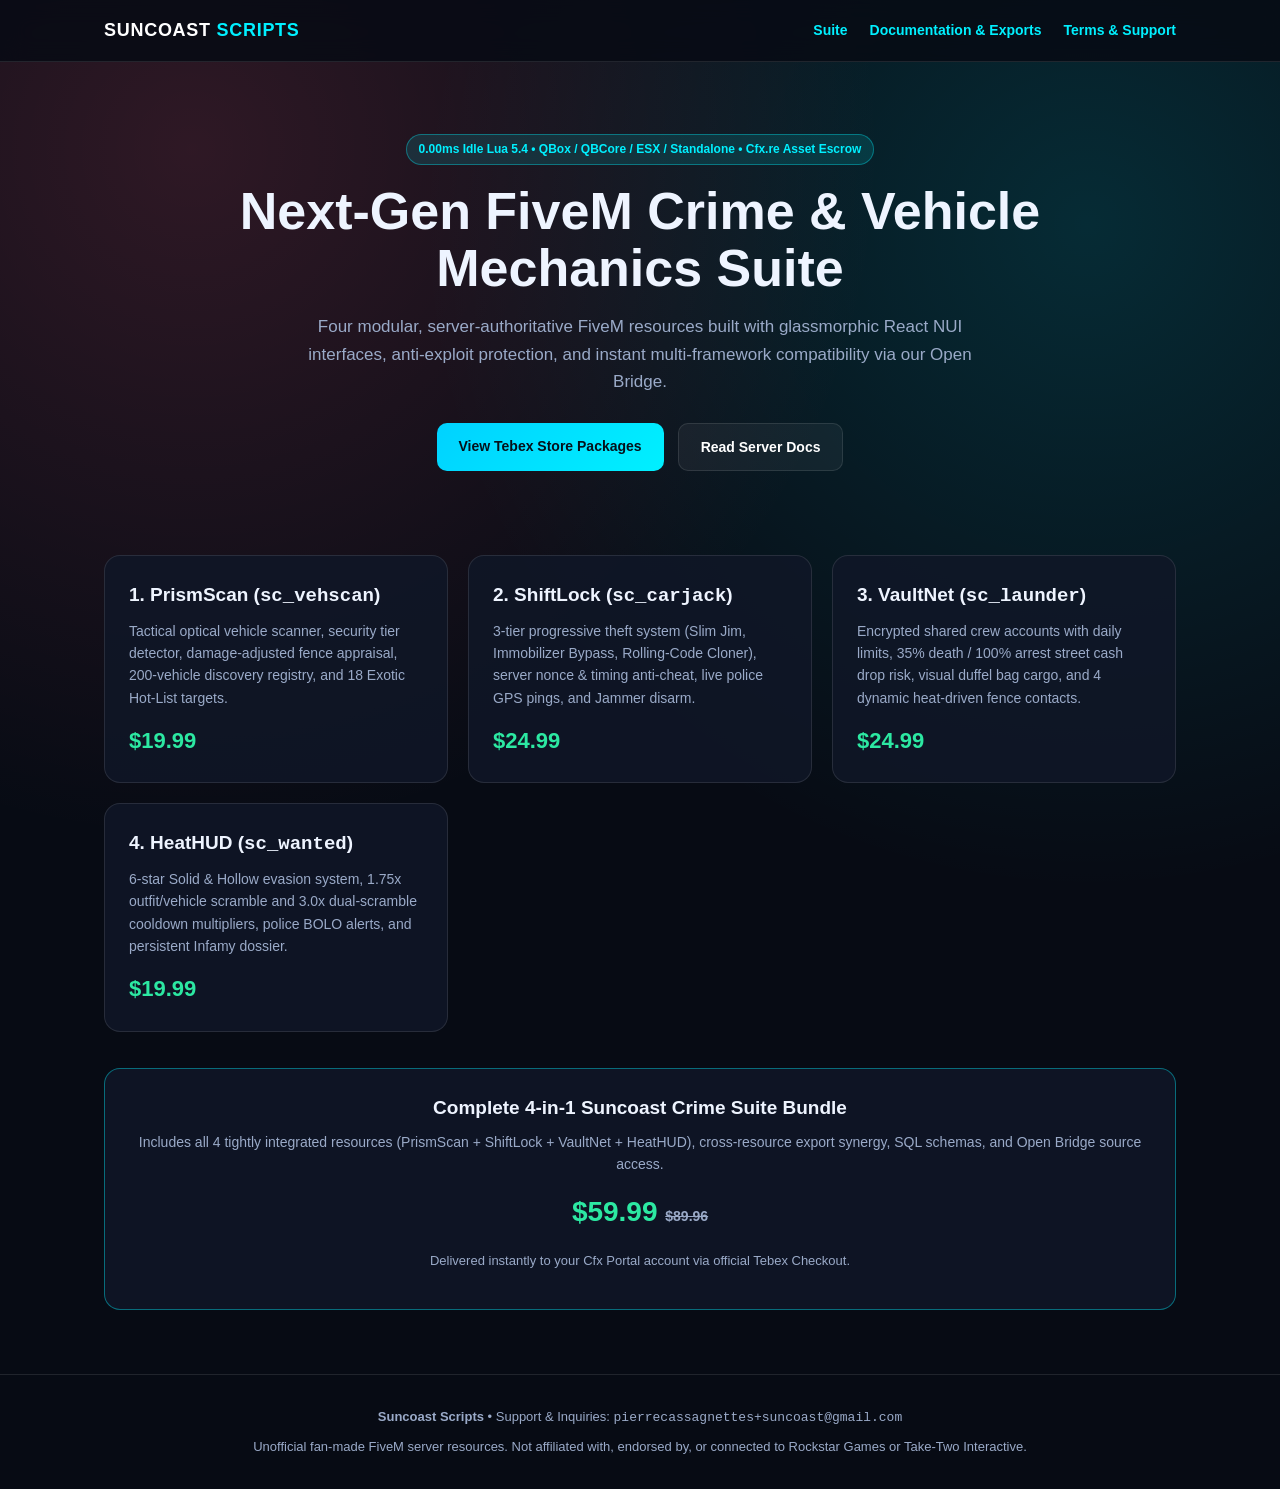
==== index.html @ 856428ee "Suncoast Scripts static storefront" ====
<!doctype html>
<html lang="en">
<head>
  <meta charset="UTF-8" />
  <meta name="viewport" content="width=device-width, initial-scale=1.0" />
  <title>Suncoast Scripts — Next-Gen FiveM Crime & Vehicle Mechanics Suite</title>
  <link rel="stylesheet" href="./styles.css" />
</head>
<body>
  <header>
    <div class="container">
      <nav>
        <div class="brand">SUNCOAST <span>SCRIPTS</span></div>
        <div class="nav-links">
          <a href="./index.html">Suite</a>
          <a href="./docs.html">Documentation &amp; Exports</a>
          <a href="./terms.html">Terms &amp; Support</a>
        </div>
      </nav>
    </div>
  </header>

  <main class="container">
    <section class="hero">
      <span class="badge">0.00ms Idle Lua 5.4 &bull; QBox / QBCore / ESX / Standalone &bull; Cfx.re Asset Escrow</span>
      <h1>Next-Gen FiveM Crime &amp; Vehicle Mechanics Suite</h1>
      <p class="subtitle">
        Four modular, server-authoritative FiveM resources built with glassmorphic React NUI interfaces,
        anti-exploit protection, and instant multi-framework compatibility via our Open Bridge.
      </p>
      <div class="cta-row">
        <a class="btn btn-primary" href="#packages">View Tebex Store Packages</a>
        <a class="btn" href="./docs.html">Read Server Docs</a>
      </div>
    </section>

    <section id="packages" class="grid">
      <article class="card">
        <h3>1. PrismScan (<code>sc_vehscan</code>)</h3>
        <p>Tactical optical vehicle scanner, security tier detector, damage-adjusted fence appraisal, 200-vehicle discovery registry, and 18 Exotic Hot-List targets.</p>
        <div class="price">$19.99</div>
      </article>
      <article class="card">
        <h3>2. ShiftLock (<code>sc_carjack</code>)</h3>
        <p>3-tier progressive theft system (Slim Jim, Immobilizer Bypass, Rolling-Code Cloner), server nonce &amp; timing anti-cheat, live police GPS pings, and Jammer disarm.</p>
        <div class="price">$24.99</div>
      </article>
      <article class="card">
        <h3>3. VaultNet (<code>sc_launder</code>)</h3>
        <p>Encrypted shared crew accounts with daily limits, 35% death / 100% arrest street cash drop risk, visual duffel bag cargo, and 4 dynamic heat-driven fence contacts.</p>
        <div class="price">$24.99</div>
      </article>
      <article class="card">
        <h3>4. HeatHUD (<code>sc_wanted</code>)</h3>
        <p>6-star Solid &amp; Hollow evasion system, 1.75x outfit/vehicle scramble and 3.0x dual-scramble cooldown multipliers, police BOLO alerts, and persistent Infamy dossier.</p>
        <div class="price">$19.99</div>
      </article>
    </section>

    <section class="card" style="text-align:center; border-color: rgba(0,240,255,0.4);">
      <h3>Complete 4-in-1 Suncoast Crime Suite Bundle</h3>
      <p>Includes all 4 tightly integrated resources (PrismScan + ShiftLock + VaultNet + HeatHUD), cross-resource export synergy, SQL schemas, and Open Bridge source access.</p>
      <div class="price" style="font-size:28px; margin-bottom:16px;">$59.99 <span style="font-size:14px; color:var(--muted); text-decoration:line-through;">$89.96</span></div>
      <p style="font-size:13px; color:var(--muted);">Delivered instantly to your Cfx Portal account via official Tebex Checkout.</p>
    </section>
  </main>

  <footer>
    <div class="container">
      <p><strong>Suncoast Scripts</strong> &bull; Support &amp; Inquiries: <code>pierrecassagnettes+suncoast@gmail.com</code></p>
      <p style="margin-top:8px;">Unofficial fan-made FiveM server resources. Not affiliated with, endorsed by, or connected to Rockstar Games or Take-Two Interactive.</p>
    </div>
  </footer>
</body>
</html>
---- styles.css ----
:root {
  --bg: #070b14;
  --surface: rgba(16, 23, 40, 0.84);
  --border: rgba(255, 255, 255, 0.1);
  --cyan: #00f0ff;
  --coral: #ff5e7e;
  --emerald: #2ce8a2;
  --amber: #ffb84d;
  --text: #eef4ff;
  --muted: #9aaac8;
}

* { box-sizing: border-box; margin: 0; padding: 0; }
body {
  background: radial-gradient(circle at 15% 10%, rgba(255, 94, 126, 0.16), transparent 40%),
              radial-gradient(circle at 85% 15%, rgba(0, 240, 255, 0.14), transparent 40%),
              var(--bg);
  color: var(--text);
  font-family: 'Inter', -apple-system, BlinkMacSystemFont, 'Segoe UI', Roboto, sans-serif;
  line-height: 1.6;
}

a { color: var(--cyan); text-decoration: none; }
a:hover { text-decoration: underline; }

.container { max-width: 1120px; margin: 0 auto; padding: 0 24px; }

header {
  border-bottom: 1px solid var(--border);
  background: rgba(7, 11, 20, 0.86);
  backdrop-filter: blur(12px);
  position: sticky;
  top: 0;
  z-index: 20;
}

nav {
  display: flex;
  align-items: center;
  justify-content: space-between;
  padding: 16px 0;
}

.brand { font-weight: 800; font-size: 18px; letter-spacing: 0.04em; color: #fff; }
.brand span { color: var(--cyan); }
.nav-links { display: flex; gap: 22px; font-size: 14px; font-weight: 600; }

.hero { padding: 72px 0 48px; text-align: center; }
.badge {
  display: inline-block;
  padding: 5px 12px;
  border-radius: 999px;
  background: rgba(0, 240, 255, 0.12);
  border: 1px solid rgba(0, 240, 255, 0.35);
  color: var(--cyan);
  font-size: 12px;
  font-weight: 700;
  margin-bottom: 18px;
}

h1 { font-size: clamp(32px, 5vw, 52px); font-weight: 900; line-height: 1.1; margin-bottom: 16px; }
.subtitle { max-width: 720px; margin: 0 auto 28px; color: var(--muted); font-size: 17px; }

.cta-row { display: flex; justify-content: center; gap: 14px; flex-wrap: wrap; }
.btn {
  display: inline-block;
  padding: 12px 22px;
  border-radius: 10px;
  font-weight: 700;
  font-size: 14px;
  border: 1px solid var(--border);
  background: rgba(255, 255, 255, 0.05);
  color: #fff;
}
.btn-primary {
  background: linear-gradient(135deg, #00d2ff, #00f0ff);
  color: #06101a;
  border: none;
}

.grid { display: grid; grid-template-columns: repeat(auto-fit, minmax(260px, 1fr)); gap: 20px; margin: 36px 0; }
.card {
  background: var(--surface);
  border: 1px solid var(--border);
  border-radius: 16px;
  padding: 24px;
}
.card h3 { font-size: 19px; margin-bottom: 8px; }
.card p { color: var(--muted); font-size: 14px; margin-bottom: 14px; }
.price { font-size: 22px; font-weight: 800; color: var(--emerald); }

pre {
  background: rgba(4, 7, 14, 0.9);
  border: 1px solid var(--border);
  padding: 16px;
  border-radius: 10px;
  overflow-x: auto;
  font-size: 13px;
  margin: 12px 0 22px;
}

footer {
  border-top: 1px solid var(--border);
  margin-top: 64px;
  padding: 32px 0;
  color: var(--muted);
  font-size: 13px;
  text-align: center;
}
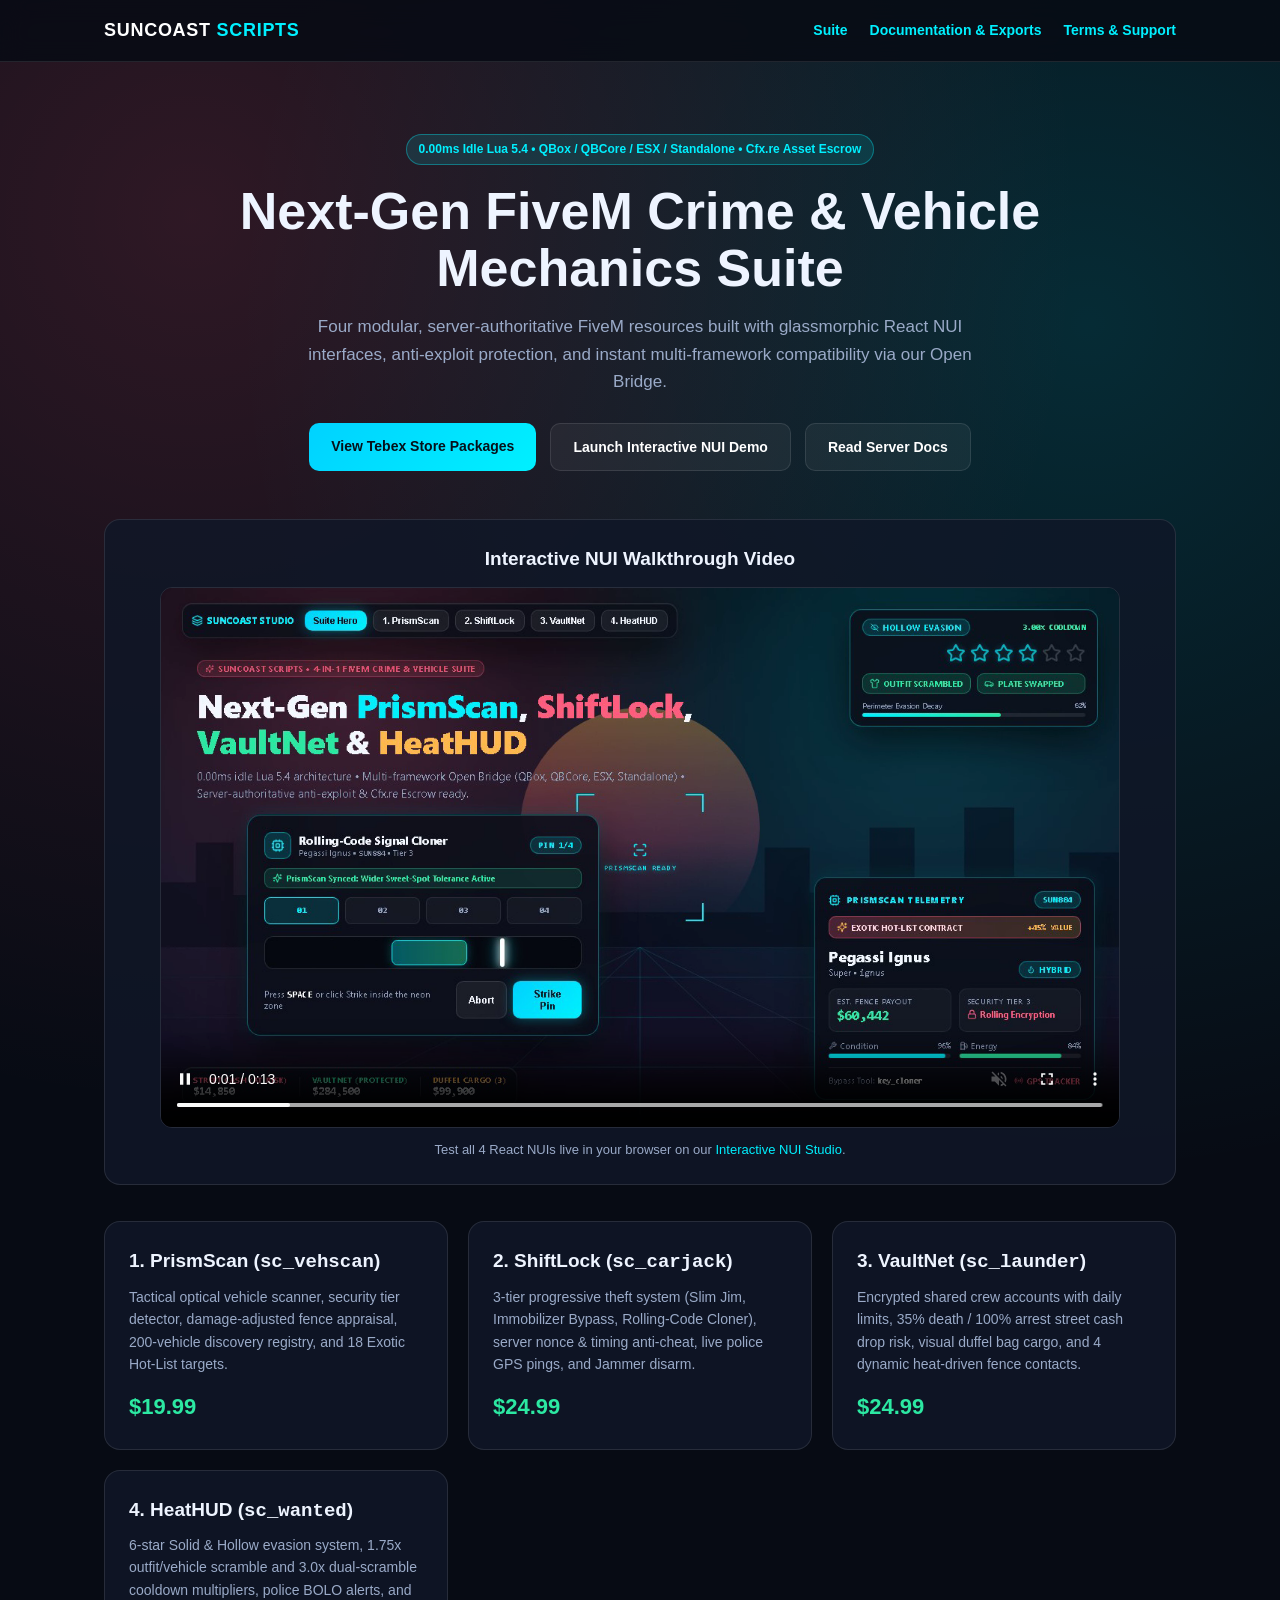
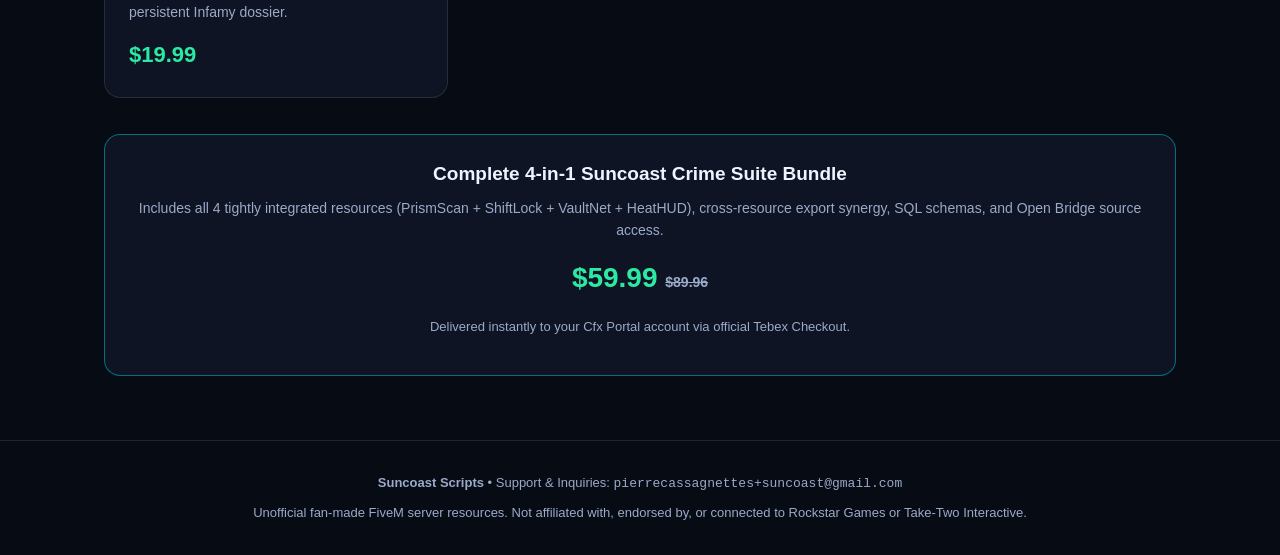
==== commit 8016de74: "Deploy interactive NUI demo, video walkthrough, and SQL/Docs pack" ====
--- a/index.html
+++ b/index.html
@@ -29,9 +29,20 @@
         anti-exploit protection, and instant multi-framework compatibility via our Open Bridge.
       </p>
       <div class="cta-row">
-        <a class="btn btn-primary" href="#packages">View Tebex Store Packages</a>
+        <a class="btn btn-primary" href="https://suncoast-scripts.tebex.store/" target="_blank" rel="noopener">View Tebex Store Packages</a>
+        <a class="btn" href="./showcase.html">Launch Interactive NUI Demo</a>
         <a class="btn" href="./docs.html">Read Server Docs</a>
       </div>
+    </section>
+
+    <section class="card" style="margin-bottom: 24px; text-align:center;">
+      <h3 style="margin-bottom:12px;">Interactive NUI Walkthrough Video</h3>
+      <video controls autoplay loop muted playsinline style="width:100%; max-width:960px; border-radius:12px; border:1px solid var(--border); display:block; margin:0 auto;">
+        <source src="./assets/nui-interactive-demo.webm" type="video/webm" />
+      </video>
+      <p style="margin-top:12px; margin-bottom:0; font-size:13px;">
+        Test all 4 React NUIs live in your browser on our <a href="./showcase.html">Interactive NUI Studio</a>.
+      </p>
     </section>
 
     <section id="packages" class="grid">
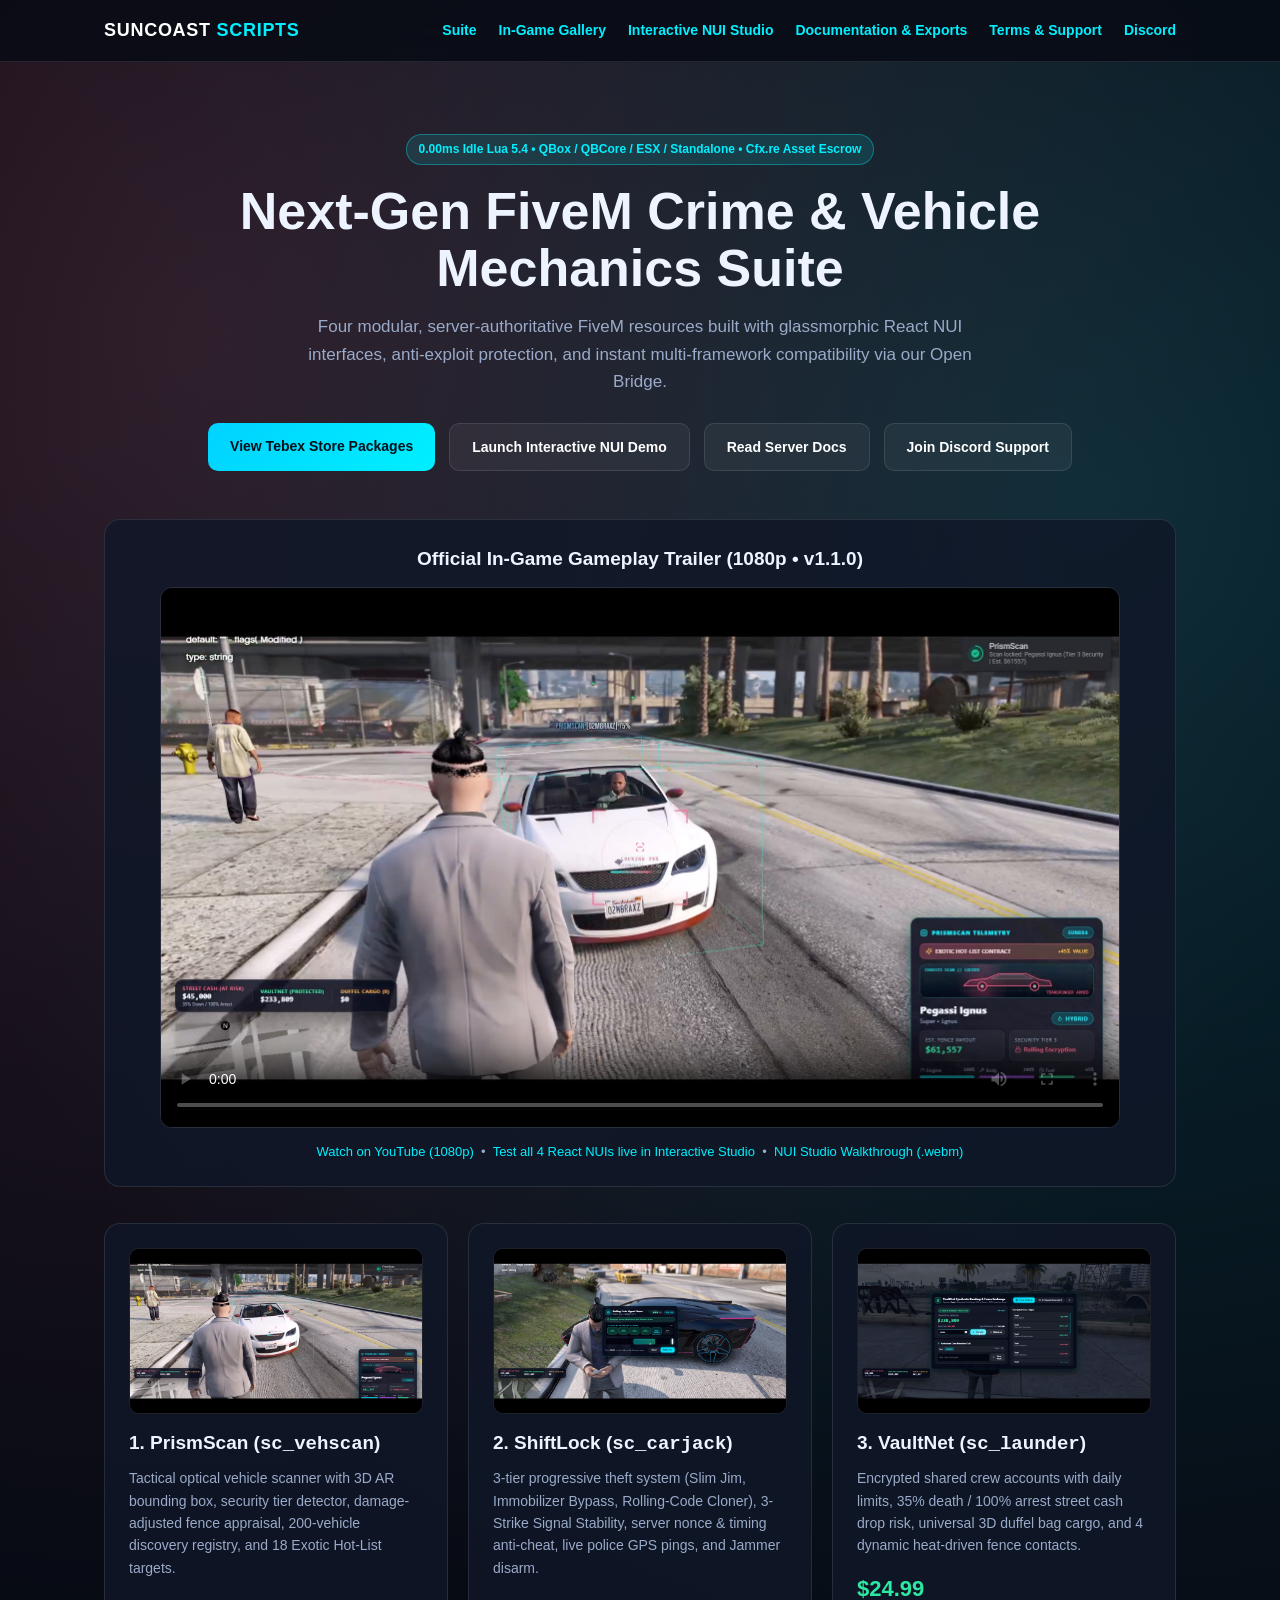
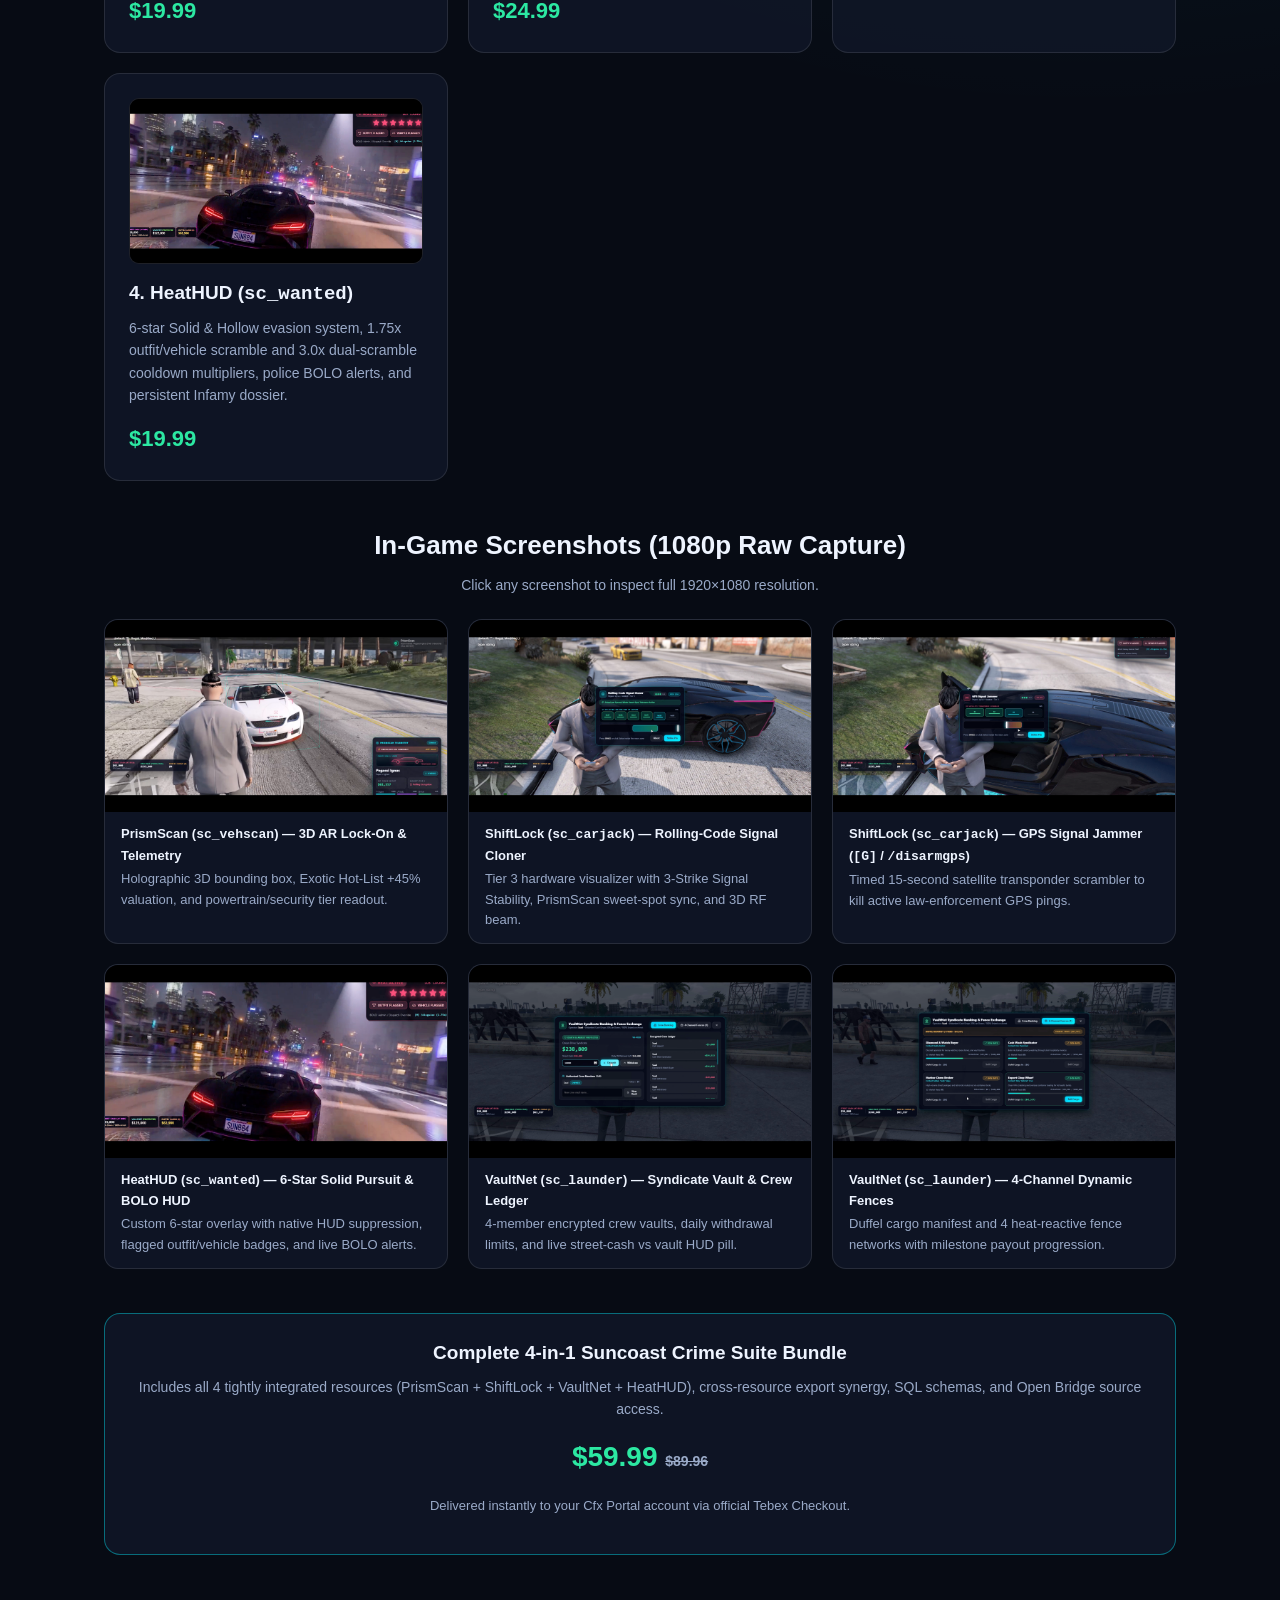
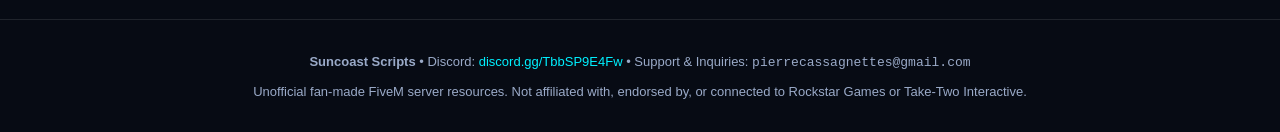
==== commit bfb429f6: "Add in-game gameplay trailer and 1080p screenshots gallery" ====
--- a/index.html
+++ b/index.html
@@ -3,7 +3,7 @@
 <head>
   <meta charset="UTF-8" />
   <meta name="viewport" content="width=device-width, initial-scale=1.0" />
-  <title>Suncoast Scripts — Next-Gen FiveM Crime & Vehicle Mechanics Suite</title>
+  <title>Suncoast Scripts — Next-Gen FiveM Crime &amp; Vehicle Mechanics Suite</title>
   <link rel="stylesheet" href="./styles.css" />
 </head>
 <body>
@@ -13,8 +13,11 @@
         <div class="brand">SUNCOAST <span>SCRIPTS</span></div>
         <div class="nav-links">
           <a href="./index.html">Suite</a>
+          <a href="#screenshots">In-Game Gallery</a>
+          <a href="./showcase.html">Interactive NUI Studio</a>
           <a href="./docs.html">Documentation &amp; Exports</a>
           <a href="./terms.html">Terms &amp; Support</a>
+          <a href="https://discord.gg/TbbSP9E4Fw" target="_blank" rel="noopener">Discord</a>
         </div>
       </nav>
     </div>
@@ -32,40 +35,106 @@
         <a class="btn btn-primary" href="https://suncoast-scripts.tebex.store/" target="_blank" rel="noopener">View Tebex Store Packages</a>
         <a class="btn" href="./showcase.html">Launch Interactive NUI Demo</a>
         <a class="btn" href="./docs.html">Read Server Docs</a>
+        <a class="btn" href="https://discord.gg/TbbSP9E4Fw" target="_blank" rel="noopener">Join Discord Support</a>
       </div>
     </section>
 
     <section class="card" style="margin-bottom: 24px; text-align:center;">
-      <h3 style="margin-bottom:12px;">Interactive NUI Walkthrough Video</h3>
-      <video controls autoplay loop muted playsinline style="width:100%; max-width:960px; border-radius:12px; border:1px solid var(--border); display:block; margin:0 auto;">
-        <source src="./assets/nui-interactive-demo.webm" type="video/webm" />
+      <h3 style="margin-bottom:12px;">Official In-Game Gameplay Trailer (1080p &bull; v1.1.0)</h3>
+      <video controls preload="metadata" poster="./assets/ingame-sc-vehscan.png" playsinline style="width:100%; max-width:960px; border-radius:12px; border:1px solid var(--border); display:block; margin:0 auto;">
+        <source src="./assets/gameplay-trailer.mp4" type="video/mp4" />
       </video>
-      <p style="margin-top:12px; margin-bottom:0; font-size:13px;">
-        Test all 4 React NUIs live in your browser on our <a href="./showcase.html">Interactive NUI Studio</a>.
+      <p style="margin-top:14px; margin-bottom:0; font-size:13px;">
+        <a href="https://youtu.be/r6GJDNA1n2g" target="_blank" rel="noopener">Watch on YouTube (1080p)</a>
+        &nbsp;&bull;&nbsp;
+        <a href="./showcase.html">Test all 4 React NUIs live in Interactive Studio</a>
+        &nbsp;&bull;&nbsp;
+        <a href="./assets/nui-interactive-demo.webm" target="_blank" rel="noopener">NUI Studio Walkthrough (.webm)</a>
       </p>
     </section>
 
     <section id="packages" class="grid">
       <article class="card">
+        <a class="card-thumb" href="./assets/ingame-sc-vehscan.png" target="_blank" rel="noopener">
+          <img src="./assets/ingame-sc-vehscan.png" alt="PrismScan 3D AR vehicle lock-on and telemetry HUD in-game" loading="lazy" />
+        </a>
         <h3>1. PrismScan (<code>sc_vehscan</code>)</h3>
-        <p>Tactical optical vehicle scanner, security tier detector, damage-adjusted fence appraisal, 200-vehicle discovery registry, and 18 Exotic Hot-List targets.</p>
+        <p>Tactical optical vehicle scanner with 3D AR bounding box, security tier detector, damage-adjusted fence appraisal, 200-vehicle discovery registry, and 18 Exotic Hot-List targets.</p>
         <div class="price">$19.99</div>
       </article>
       <article class="card">
+        <a class="card-thumb" href="./assets/ingame-sc-carjack.png" target="_blank" rel="noopener">
+          <img src="./assets/ingame-sc-carjack.png" alt="ShiftLock Rolling-Code Signal Cloner and 3D RF beam in-game" loading="lazy" />
+        </a>
         <h3>2. ShiftLock (<code>sc_carjack</code>)</h3>
-        <p>3-tier progressive theft system (Slim Jim, Immobilizer Bypass, Rolling-Code Cloner), server nonce &amp; timing anti-cheat, live police GPS pings, and Jammer disarm.</p>
+        <p>3-tier progressive theft system (Slim Jim, Immobilizer Bypass, Rolling-Code Cloner), 3-Strike Signal Stability, server nonce &amp; timing anti-cheat, live police GPS pings, and Jammer disarm.</p>
         <div class="price">$24.99</div>
       </article>
       <article class="card">
+        <a class="card-thumb" href="./assets/ingame-sc-launder.png" target="_blank" rel="noopener">
+          <img src="./assets/ingame-sc-launder.png" alt="VaultNet Syndicate Banking and Encrypted Crew Ledger in-game" loading="lazy" />
+        </a>
         <h3>3. VaultNet (<code>sc_launder</code>)</h3>
-        <p>Encrypted shared crew accounts with daily limits, 35% death / 100% arrest street cash drop risk, visual duffel bag cargo, and 4 dynamic heat-driven fence contacts.</p>
+        <p>Encrypted shared crew accounts with daily limits, 35% death / 100% arrest street cash drop risk, universal 3D duffel bag cargo, and 4 dynamic heat-driven fence contacts.</p>
         <div class="price">$24.99</div>
       </article>
       <article class="card">
+        <a class="card-thumb" href="./assets/ingame-sc-wanted.png" target="_blank" rel="noopener">
+          <img src="./assets/ingame-sc-wanted.png" alt="HeatHUD 6-Star pursuit HUD and police chase in-game" loading="lazy" />
+        </a>
         <h3>4. HeatHUD (<code>sc_wanted</code>)</h3>
         <p>6-star Solid &amp; Hollow evasion system, 1.75x outfit/vehicle scramble and 3.0x dual-scramble cooldown multipliers, police BOLO alerts, and persistent Infamy dossier.</p>
         <div class="price">$19.99</div>
       </article>
+    </section>
+
+    <section id="screenshots" class="gallery-section">
+      <h2 class="section-title">In-Game Screenshots (1080p Raw Capture)</h2>
+      <p class="section-sub">Click any screenshot to inspect full 1920&times;1080 resolution.</p>
+      <div class="gallery-grid">
+        <a class="gallery-item" href="./assets/ingame-sc-vehscan.png" target="_blank" rel="noopener">
+          <img src="./assets/ingame-sc-vehscan.png" alt="PrismScan 3D AR lock-on box and telemetry NUI" loading="lazy" />
+          <div class="gallery-caption">
+            <strong>PrismScan (<code>sc_vehscan</code>) — 3D AR Lock-On &amp; Telemetry</strong>
+            Holographic 3D bounding box, Exotic Hot-List +45% valuation, and powertrain/security tier readout.
+          </div>
+        </a>
+        <a class="gallery-item" href="./assets/ingame-sc-carjack.png" target="_blank" rel="noopener">
+          <img src="./assets/ingame-sc-carjack.png" alt="ShiftLock Rolling-Code Signal Cloner with PrismScan sync" loading="lazy" />
+          <div class="gallery-caption">
+            <strong>ShiftLock (<code>sc_carjack</code>) — Rolling-Code Signal Cloner</strong>
+            Tier 3 hardware visualizer with 3-Strike Signal Stability, PrismScan sweet-spot sync, and 3D RF beam.
+          </div>
+        </a>
+        <a class="gallery-item" href="./assets/ingame-sc-carjack-gps.png" target="_blank" rel="noopener">
+          <img src="./assets/ingame-sc-carjack-gps.png" alt="ShiftLock GPS Signal Jammer timed disarm minigame" loading="lazy" />
+          <div class="gallery-caption">
+            <strong>ShiftLock (<code>sc_carjack</code>) — GPS Signal Jammer (<code>[G]</code> / <code>/disarmgps</code>)</strong>
+            Timed 15-second satellite transponder scrambler to kill active law-enforcement GPS pings.
+          </div>
+        </a>
+        <a class="gallery-item" href="./assets/ingame-sc-wanted.png" target="_blank" rel="noopener">
+          <img src="./assets/ingame-sc-wanted.png" alt="HeatHUD 6-Star active pursuit and BOLO overlay" loading="lazy" />
+          <div class="gallery-caption">
+            <strong>HeatHUD (<code>sc_wanted</code>) — 6-Star Solid Pursuit &amp; BOLO HUD</strong>
+            Custom 6-star overlay with native HUD suppression, flagged outfit/vehicle badges, and live BOLO alerts.
+          </div>
+        </a>
+        <a class="gallery-item" href="./assets/ingame-sc-launder.png" target="_blank" rel="noopener">
+          <img src="./assets/ingame-sc-launder.png" alt="VaultNet Syndicate Banking and Crew Ledger NUI" loading="lazy" />
+          <div class="gallery-caption">
+            <strong>VaultNet (<code>sc_launder</code>) — Syndicate Vault &amp; Crew Ledger</strong>
+            4-member encrypted crew vaults, daily withdrawal limits, and live street-cash vs vault HUD pill.
+          </div>
+        </a>
+        <a class="gallery-item" href="./assets/ingame-sc-launder-fences.png" target="_blank" rel="noopener">
+          <img src="./assets/ingame-sc-launder-fences.png" alt="VaultNet 4-Channel Dynamic Fences Exchange NUI" loading="lazy" />
+          <div class="gallery-caption">
+            <strong>VaultNet (<code>sc_launder</code>) — 4-Channel Dynamic Fences</strong>
+            Duffel cargo manifest and 4 heat-reactive fence networks with milestone payout progression.
+          </div>
+        </a>
+      </div>
     </section>
 
     <section class="card" style="text-align:center; border-color: rgba(0,240,255,0.4);">
@@ -78,7 +147,7 @@
 
   <footer>
     <div class="container">
-      <p><strong>Suncoast Scripts</strong> &bull; Support &amp; Inquiries: <code>pierrecassagnettes+suncoast@gmail.com</code></p>
+      <p><strong>Suncoast Scripts</strong> &bull; Discord: <a href="https://discord.gg/TbbSP9E4Fw" target="_blank" rel="noopener">discord.gg/TbbSP9E4Fw</a> &bull; Support &amp; Inquiries: <code>pierrecassagnettes@gmail.com</code></p>
       <p style="margin-top:8px;">Unofficial fan-made FiveM server resources. Not affiliated with, endorsed by, or connected to Rockstar Games or Take-Two Interactive.</p>
     </div>
   </footer>
--- a/styles.css
+++ b/styles.css
@@ -43,7 +43,7 @@
 
 .brand { font-weight: 800; font-size: 18px; letter-spacing: 0.04em; color: #fff; }
 .brand span { color: var(--cyan); }
-.nav-links { display: flex; gap: 22px; font-size: 14px; font-weight: 600; }
+.nav-links { display: flex; gap: 22px; font-size: 14px; font-weight: 600; flex-wrap: wrap; }
 
 .hero { padding: 72px 0 48px; text-align: center; }
 .badge {
@@ -59,6 +59,8 @@
 }
 
 h1 { font-size: clamp(32px, 5vw, 52px); font-weight: 900; line-height: 1.1; margin-bottom: 16px; }
+h2.section-title { font-size: 26px; font-weight: 800; margin-bottom: 8px; text-align: center; }
+.section-sub { color: var(--muted); font-size: 14px; text-align: center; margin-bottom: 22px; }
 .subtitle { max-width: 720px; margin: 0 auto 28px; color: var(--muted); font-size: 17px; }
 
 .cta-row { display: flex; justify-content: center; gap: 14px; flex-wrap: wrap; }
@@ -89,6 +91,60 @@
 .card p { color: var(--muted); font-size: 14px; margin-bottom: 14px; }
 .price { font-size: 22px; font-weight: 800; color: var(--emerald); }
 
+.card-thumb {
+  display: block;
+  margin-bottom: 14px;
+  border-radius: 10px;
+  overflow: hidden;
+  border: 1px solid var(--border);
+  aspect-ratio: 16 / 9;
+  background: #04070e;
+}
+.card-thumb img {
+  width: 100%;
+  height: 100%;
+  object-fit: cover;
+  display: block;
+  transition: transform 0.25s ease;
+}
+.card-thumb:hover img {
+  transform: scale(1.03);
+}
+
+.gallery-section { margin: 44px 0; }
+.gallery-grid {
+  display: grid;
+  grid-template-columns: repeat(auto-fit, minmax(320px, 1fr));
+  gap: 20px;
+}
+.gallery-item {
+  background: var(--surface);
+  border: 1px solid var(--border);
+  border-radius: 14px;
+  overflow: hidden;
+  transition: border-color 0.2s ease, transform 0.2s ease;
+}
+.gallery-item:hover {
+  border-color: rgba(0, 240, 255, 0.45);
+  transform: translateY(-2px);
+}
+.gallery-item img {
+  width: 100%;
+  aspect-ratio: 16 / 9;
+  object-fit: cover;
+  display: block;
+}
+.gallery-caption {
+  padding: 12px 16px;
+  font-size: 13px;
+  color: var(--muted);
+}
+.gallery-caption strong {
+  color: var(--text);
+  display: block;
+  margin-bottom: 2px;
+}
+
 pre {
   background: rgba(4, 7, 14, 0.9);
   border: 1px solid var(--border);
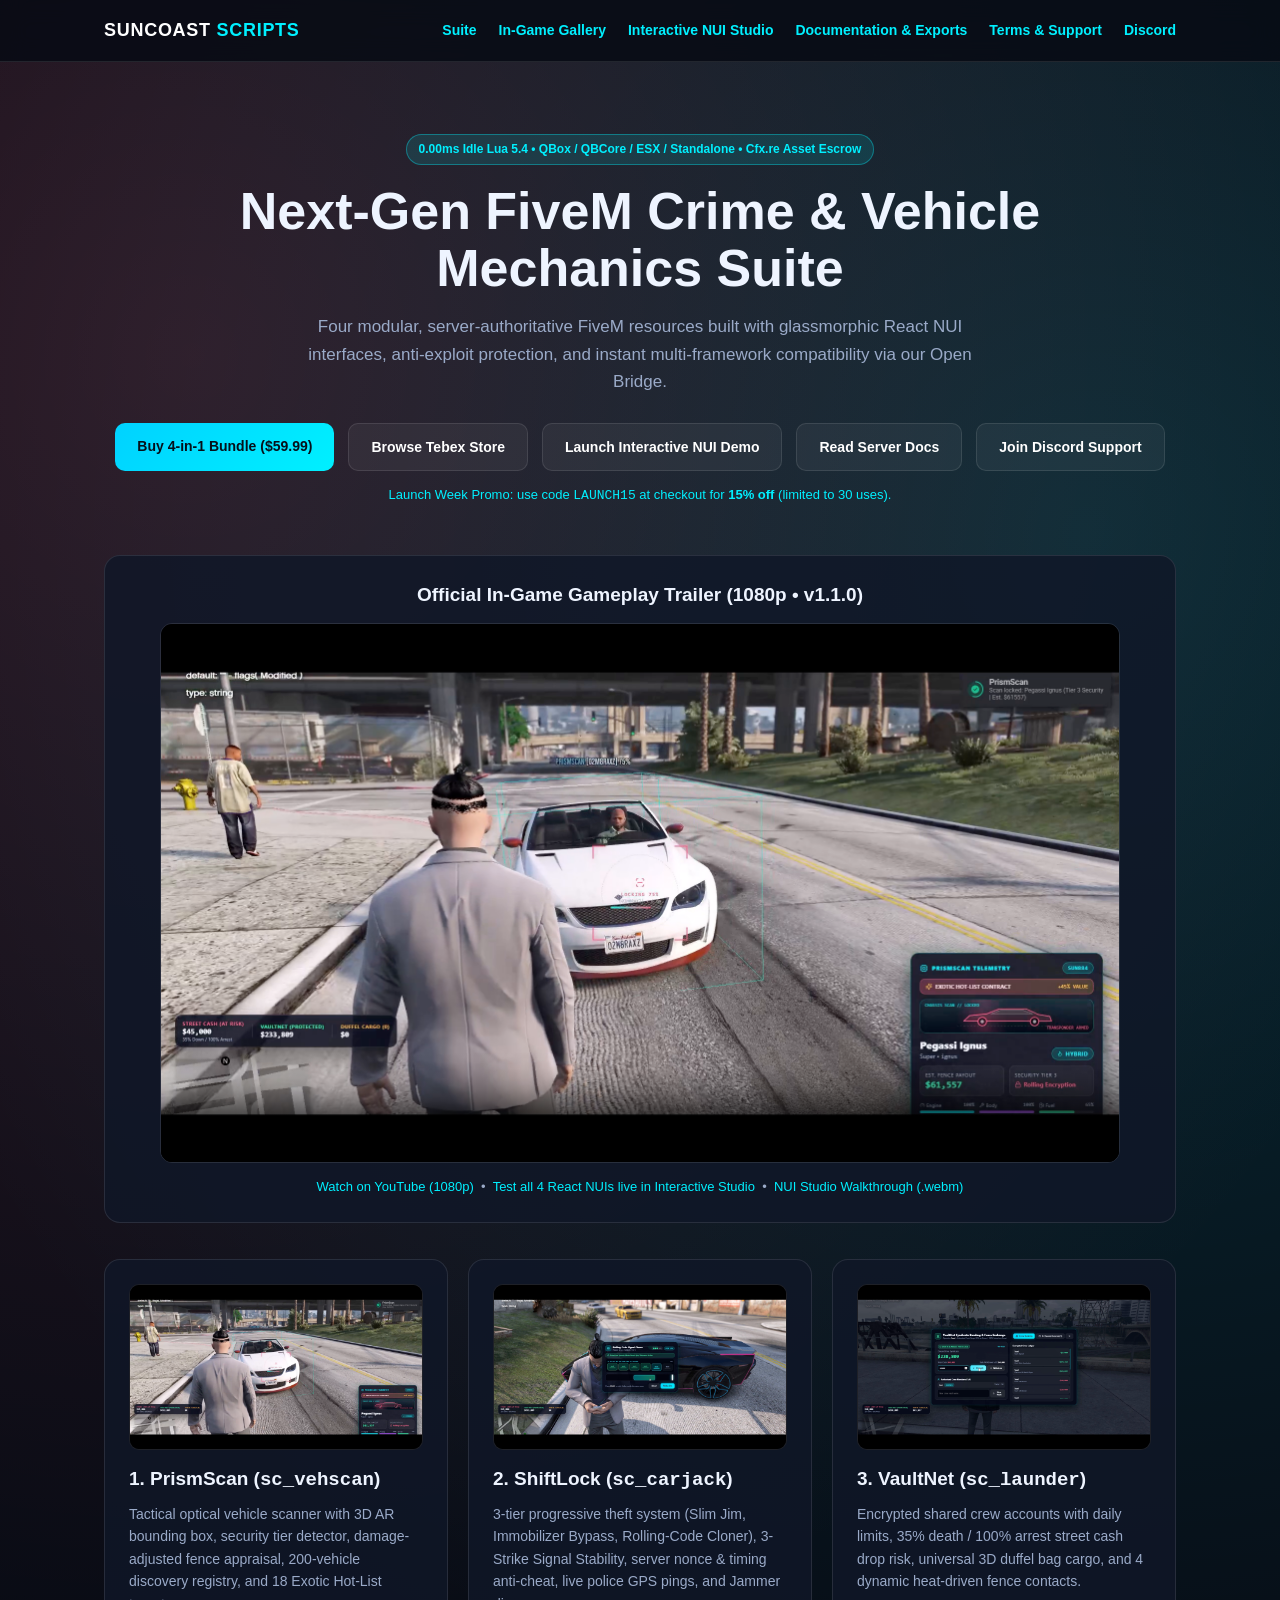
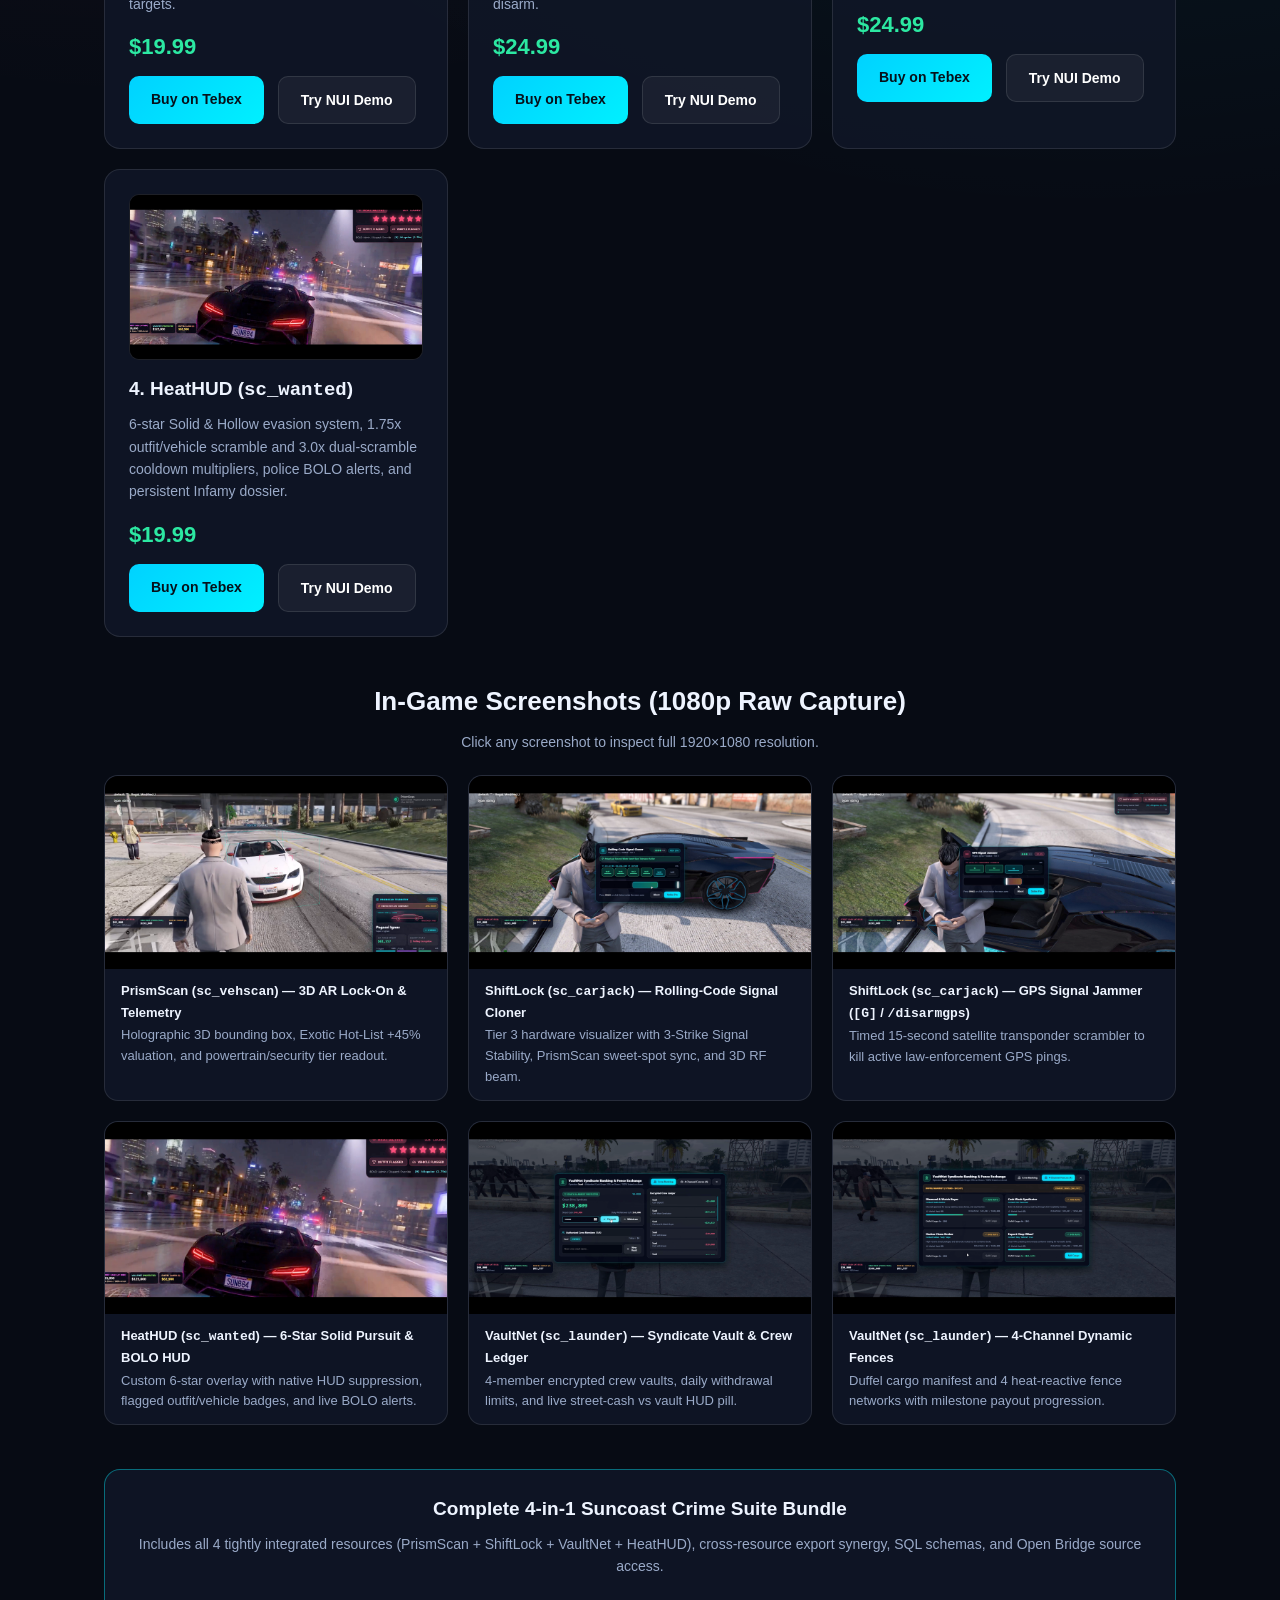
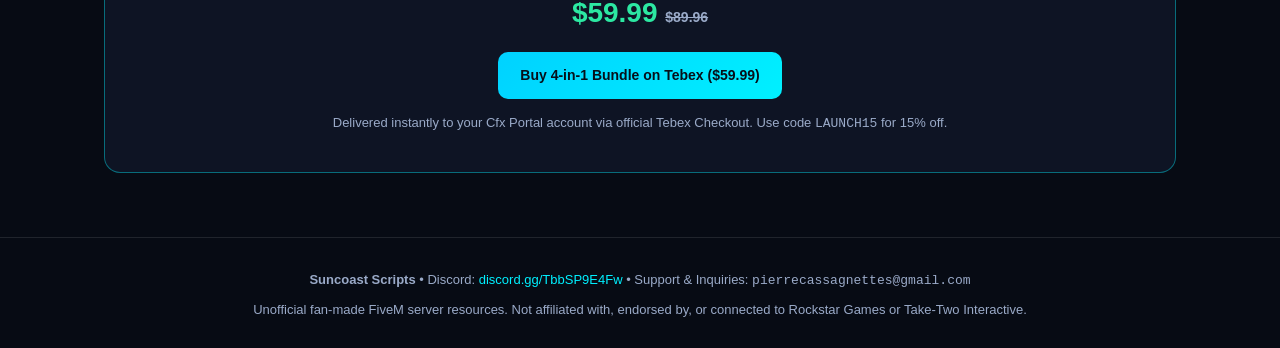
==== commit 453d10a2: "Add direct Tebex buy CTAs, OpenGraph tags, LAUNCH15 promo, and SEO README" ====
--- a/index.html
+++ b/index.html
@@ -4,6 +4,13 @@
   <meta charset="UTF-8" />
   <meta name="viewport" content="width=device-width, initial-scale=1.0" />
   <title>Suncoast Scripts — Next-Gen FiveM Crime &amp; Vehicle Mechanics Suite</title>
+  <meta name="description" content="Four modular, server-authoritative FiveM resources (QBox/QBCore/ESX/Standalone) with glassmorphic React NUIs, 0.00ms idle performance, and Cfx.re Asset Escrow." />
+  <meta property="og:title" content="Suncoast Scripts — Next-Gen FiveM Crime &amp; Vehicle Mechanics Suite" />
+  <meta property="og:description" content="PrismScan AR Scanner, ShiftLock 3-Tier Car Theft &amp; GPS Jammer, VaultNet Crew Banking, and HeatHUD 6-Star Evasion. QBox/QBCore/ESX/Standalone." />
+  <meta property="og:image" content="https://pierre38610.github.io/suncoast-scripts/assets/banner-suite-bundle.png" />
+  <meta property="og:url" content="https://pierre38610.github.io/suncoast-scripts/" />
+  <meta property="og:type" content="website" />
+  <meta name="twitter:card" content="summary_large_image" />
   <link rel="stylesheet" href="./styles.css" />
 </head>
 <body>
@@ -32,11 +39,13 @@
         anti-exploit protection, and instant multi-framework compatibility via our Open Bridge.
       </p>
       <div class="cta-row">
-        <a class="btn btn-primary" href="https://suncoast-scripts.tebex.store/" target="_blank" rel="noopener">View Tebex Store Packages</a>
+        <a class="btn btn-primary" href="https://suncoast-scripts.tebex.store/package/7821849" target="_blank" rel="noopener">Buy 4-in-1 Bundle ($59.99)</a>
+        <a class="btn" href="https://suncoast-scripts.tebex.store/" target="_blank" rel="noopener">Browse Tebex Store</a>
         <a class="btn" href="./showcase.html">Launch Interactive NUI Demo</a>
         <a class="btn" href="./docs.html">Read Server Docs</a>
         <a class="btn" href="https://discord.gg/TbbSP9E4Fw" target="_blank" rel="noopener">Join Discord Support</a>
       </div>
+      <p style="margin-top:14px; font-size:13px; color:#00f0ff;">Launch Week Promo: use code <code>LAUNCH15</code> at checkout for <strong>15% off</strong> (limited to 30 uses).</p>
     </section>
 
     <section class="card" style="margin-bottom: 24px; text-align:center;">
@@ -61,6 +70,10 @@
         <h3>1. PrismScan (<code>sc_vehscan</code>)</h3>
         <p>Tactical optical vehicle scanner with 3D AR bounding box, security tier detector, damage-adjusted fence appraisal, 200-vehicle discovery registry, and 18 Exotic Hot-List targets.</p>
         <div class="price">$19.99</div>
+        <div class="cta-row" style="margin-top:12px; justify-content:flex-start;">
+          <a class="btn btn-primary" href="https://suncoast-scripts.tebex.store/package/7821837" target="_blank" rel="noopener">Buy on Tebex</a>
+          <a class="btn" href="./showcase.html?view=vehscan">Try NUI Demo</a>
+        </div>
       </article>
       <article class="card">
         <a class="card-thumb" href="./assets/ingame-sc-carjack.png" target="_blank" rel="noopener">
@@ -69,6 +82,10 @@
         <h3>2. ShiftLock (<code>sc_carjack</code>)</h3>
         <p>3-tier progressive theft system (Slim Jim, Immobilizer Bypass, Rolling-Code Cloner), 3-Strike Signal Stability, server nonce &amp; timing anti-cheat, live police GPS pings, and Jammer disarm.</p>
         <div class="price">$24.99</div>
+        <div class="cta-row" style="margin-top:12px; justify-content:flex-start;">
+          <a class="btn btn-primary" href="https://suncoast-scripts.tebex.store/package/7821840" target="_blank" rel="noopener">Buy on Tebex</a>
+          <a class="btn" href="./showcase.html?view=carjack">Try NUI Demo</a>
+        </div>
       </article>
       <article class="card">
         <a class="card-thumb" href="./assets/ingame-sc-launder.png" target="_blank" rel="noopener">
@@ -77,6 +94,10 @@
         <h3>3. VaultNet (<code>sc_launder</code>)</h3>
         <p>Encrypted shared crew accounts with daily limits, 35% death / 100% arrest street cash drop risk, universal 3D duffel bag cargo, and 4 dynamic heat-driven fence contacts.</p>
         <div class="price">$24.99</div>
+        <div class="cta-row" style="margin-top:12px; justify-content:flex-start;">
+          <a class="btn btn-primary" href="https://suncoast-scripts.tebex.store/package/7821846" target="_blank" rel="noopener">Buy on Tebex</a>
+          <a class="btn" href="./showcase.html?view=launder">Try NUI Demo</a>
+        </div>
       </article>
       <article class="card">
         <a class="card-thumb" href="./assets/ingame-sc-wanted.png" target="_blank" rel="noopener">
@@ -85,6 +106,10 @@
         <h3>4. HeatHUD (<code>sc_wanted</code>)</h3>
         <p>6-star Solid &amp; Hollow evasion system, 1.75x outfit/vehicle scramble and 3.0x dual-scramble cooldown multipliers, police BOLO alerts, and persistent Infamy dossier.</p>
         <div class="price">$19.99</div>
+        <div class="cta-row" style="margin-top:12px; justify-content:flex-start;">
+          <a class="btn btn-primary" href="https://suncoast-scripts.tebex.store/package/7821847" target="_blank" rel="noopener">Buy on Tebex</a>
+          <a class="btn" href="./showcase.html?view=wanted">Try NUI Demo</a>
+        </div>
       </article>
     </section>
 
@@ -141,7 +166,10 @@
       <h3>Complete 4-in-1 Suncoast Crime Suite Bundle</h3>
       <p>Includes all 4 tightly integrated resources (PrismScan + ShiftLock + VaultNet + HeatHUD), cross-resource export synergy, SQL schemas, and Open Bridge source access.</p>
       <div class="price" style="font-size:28px; margin-bottom:16px;">$59.99 <span style="font-size:14px; color:var(--muted); text-decoration:line-through;">$89.96</span></div>
-      <p style="font-size:13px; color:var(--muted);">Delivered instantly to your Cfx Portal account via official Tebex Checkout.</p>
+      <div class="cta-row" style="margin-bottom:14px;">
+        <a class="btn btn-primary" href="https://suncoast-scripts.tebex.store/package/7821849" target="_blank" rel="noopener">Buy 4-in-1 Bundle on Tebex ($59.99)</a>
+      </div>
+      <p style="font-size:13px; color:var(--muted);">Delivered instantly to your Cfx Portal account via official Tebex Checkout. Use code <code>LAUNCH15</code> for 15% off.</p>
     </section>
   </main>
 
